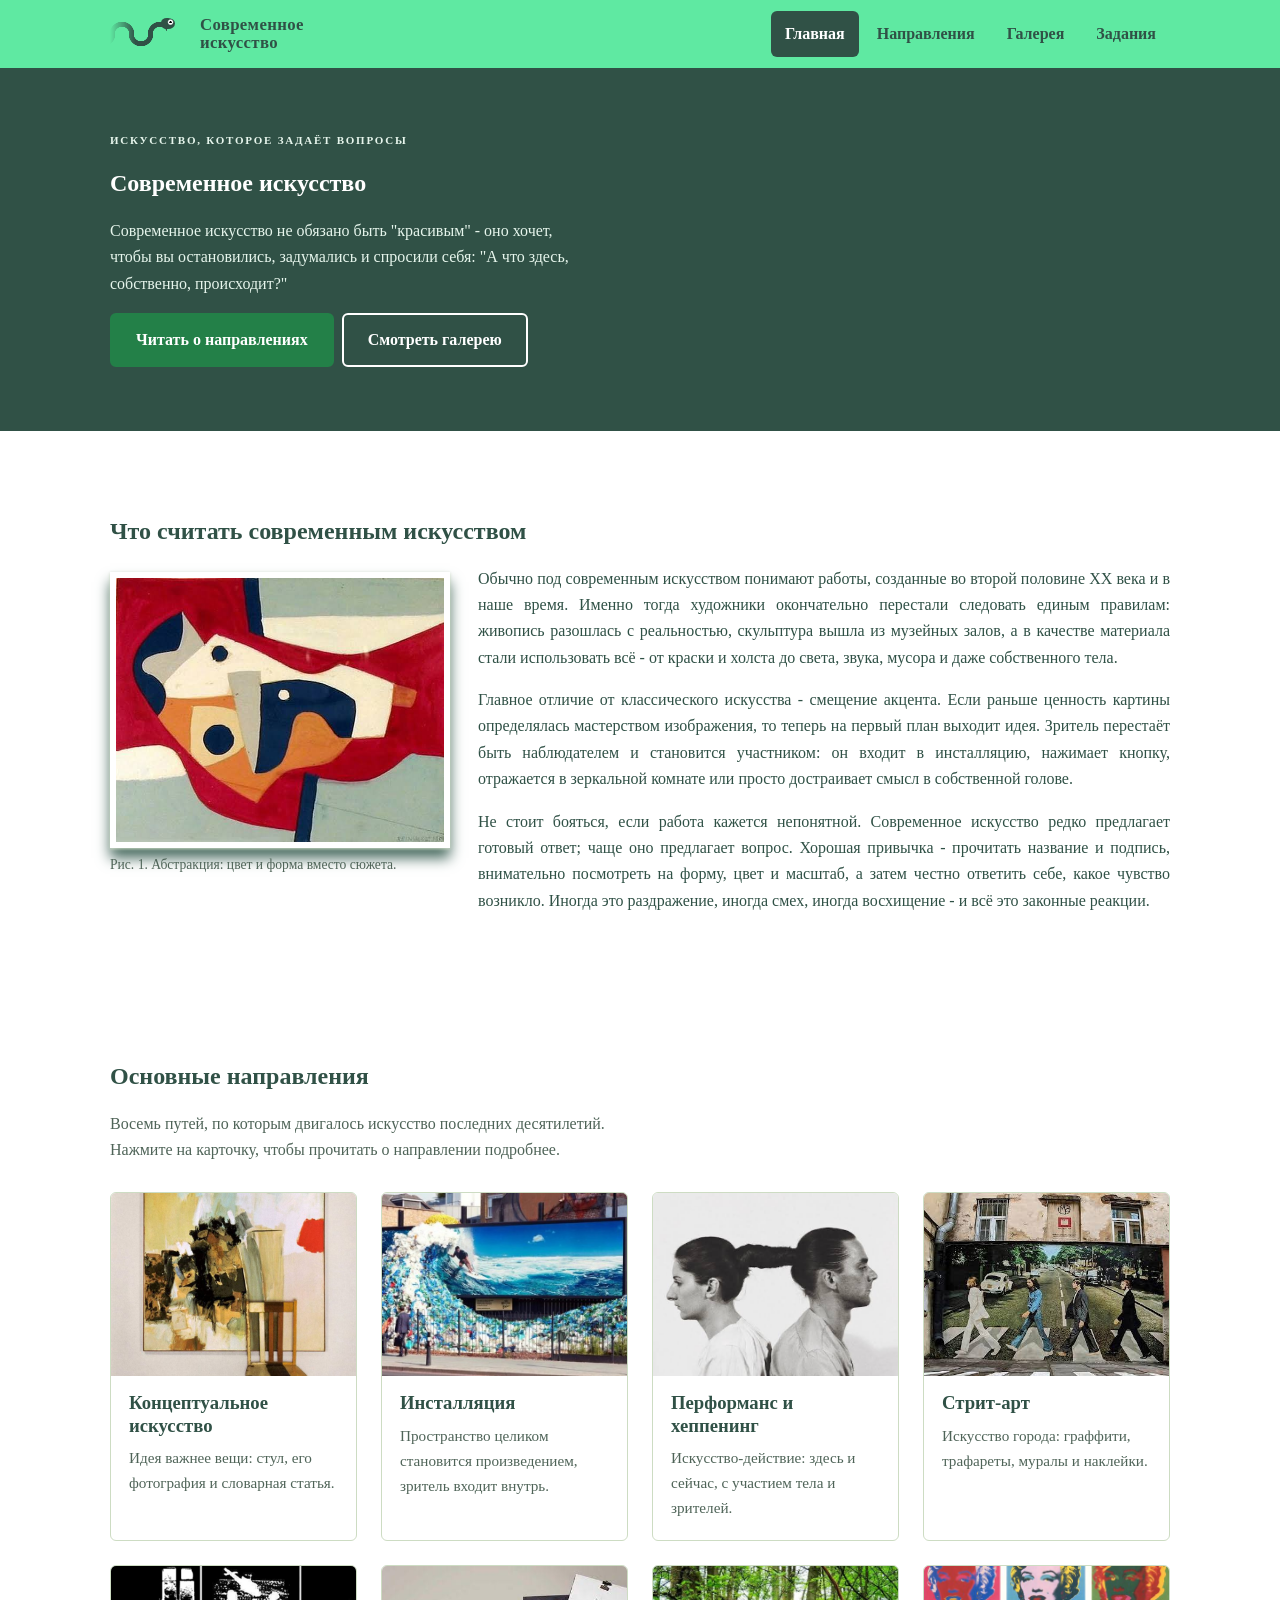
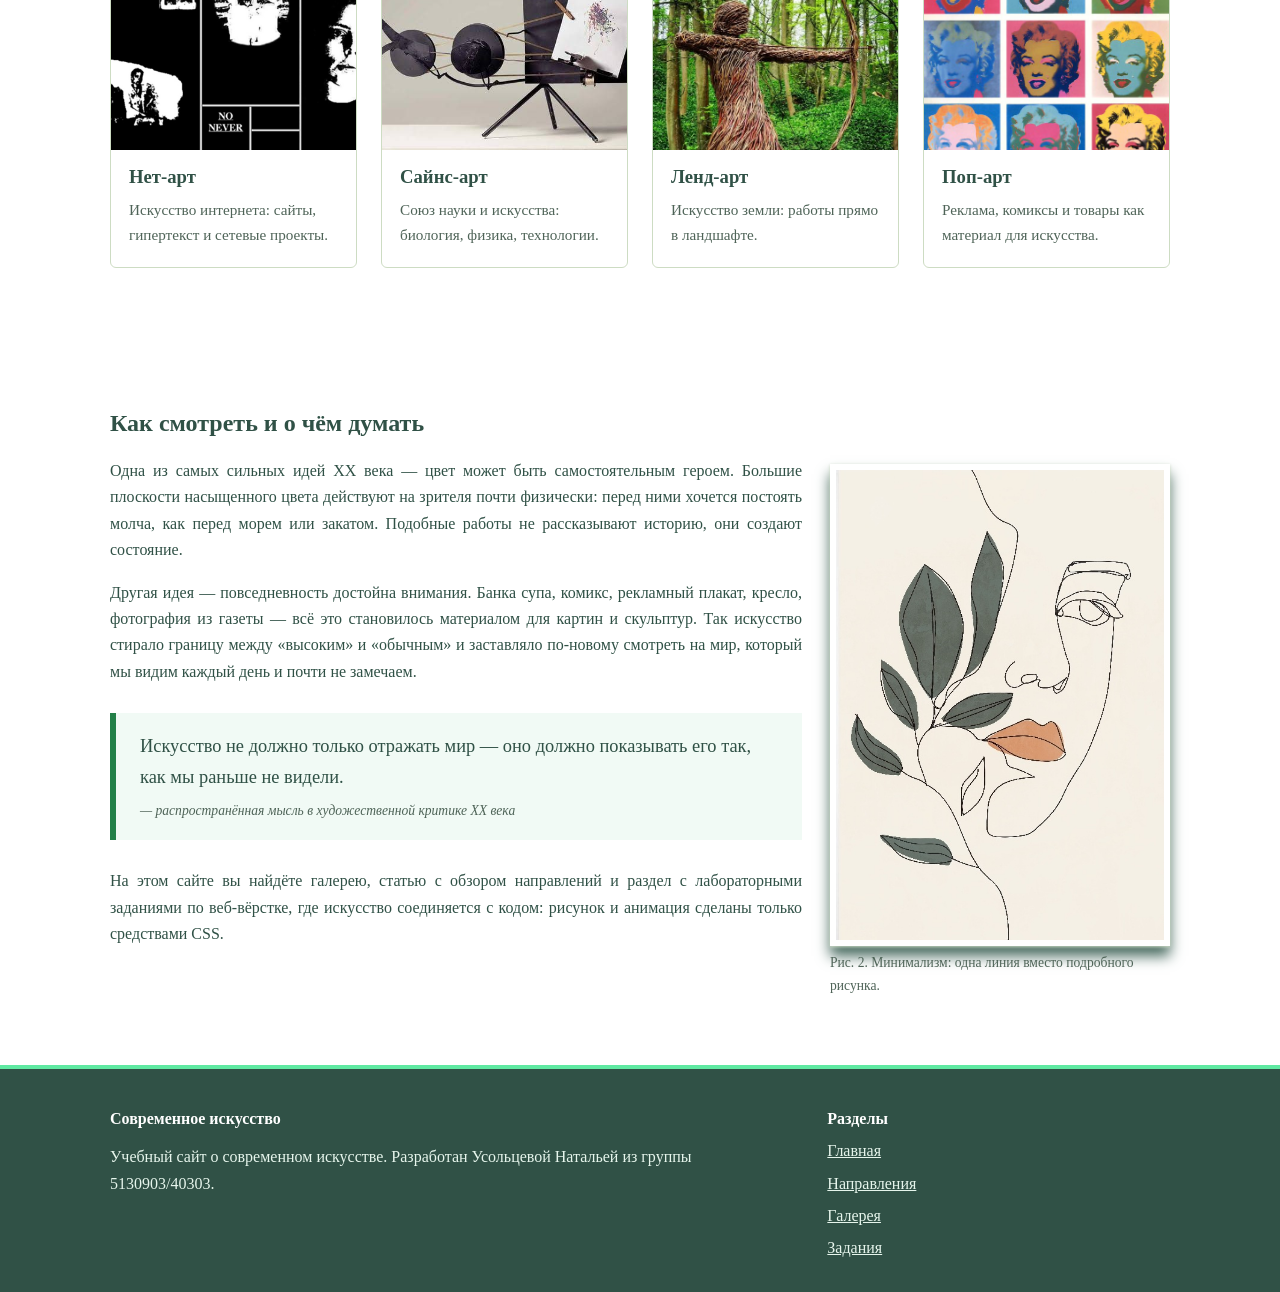
==== index.html @ 5ffe4e71 "Add files via upload" ====
<!doctype html>
<html lang="ru">
  <head>
    <meta charset="utf-8" />
    <meta name="viewport" content="width=device-width, initial-scale=1" />
    <meta
      name="description"
      content="Учебный сайт о современном искусстве: направления, галерея, задания и итоговый проект."
    />
    <title>Главная - Современное искусство</title>
    <link rel="stylesheet" href="css/style.css" />
  </head>
  <body>
    <header class="header">
      <div class="wrap header_inner">
        <a class="logo" href="index.html" aria-label="Современное искусство — на главную">
          <span class="snake" aria-hidden="true"></span>
          <span class="logo_text">Современное<br />искусство</span>
        </a>
        <nav class="nav" aria-label="Основное меню">
          <input type="checkbox" id="nav-toggle" class="nav_toggle" aria-label="Открыть меню" />
          <label for="nav-toggle" class="nav_burger" aria-hidden="true"><span></span></label>
          <ul class="nav_list">
            <li><a href="index.html" aria-current="page">Главная</a></li>
            <li><a href="pages/directions.html">Направления</a></li>
            <li><a href="pages/gallery.html">Галерея</a></li>
            <li><a href="pages/labs.html">Задания</a></li>
          </ul>
        </nav>
      </div>
    </header>
    <main>
      <section class="hero">
        <div class="wrap hero_inner">
          <div>
            <p class="hero_eyebrow">Искусство, которое задаёт вопросы</p>
            <h1>Современное искусство</h1>
            <p>
              Современное искусство не обязано быть "красивым" - оно хочет, чтобы вы остановились,
              задумались и спросили себя: "А что здесь, собственно, происходит?"
            </p>
            <p>
              <a class="btn" href="pages/directions.html">Читать о направлениях</a
              ><a class="btn btn_ghost" href="pages/gallery.html">Смотреть галерею</a>
            </p>
          </div>
        </div>
      </section>

      <section class="section" id="about">
        <div class="wrap text-flow">
          <h2>Что считать современным искусством</h2>
          <figure class="float-left">
            <img
              src="img/absraction.jpg"
              alt="Абстракция: цветные формы на красном фоне"
              width="617"
              height="497"
              loading="lazy"
            />
            <figcaption>Рис. 1. Абстракция: цвет и форма вместо сюжета.</figcaption>
          </figure>
          <p>
            Обычно под современным искусством понимают работы, созданные во второй половине XX века
            и в наше время. Именно тогда художники окончательно перестали следовать единым правилам:
            живопись разошлась с реальностью, скульптура вышла из музейных залов, а в качестве
            материала стали использовать всё - от краски и холста до света, звука, мусора и даже
            собственного тела.
          </p>
          <p>
            Главное отличие от классического искусства - смещение акцента. Если раньше ценность
            картины определялась мастерством изображения, то теперь на первый план выходит идея.
            Зритель перестаёт быть наблюдателем и становится участником: он входит в инсталляцию,
            нажимает кнопку, отражается в зеркальной комнате или просто достраивает смысл в
            собственной голове.
          </p>
          <p>
            Не стоит бояться, если работа кажется непонятной. Современное искусство редко предлагает
            готовый ответ; чаще оно предлагает вопрос. Хорошая привычка - прочитать название и
            подпись, внимательно посмотреть на форму, цвет и масштаб, а затем честно ответить себе,
            какое чувство возникло. Иногда это раздражение, иногда смех, иногда восхищение - и всё
            это законные реакции.
          </p>
        </div>
      </section>
      <section class="section section--alt">
        <div class="wrap">
          <div class="section_head">
            <h2>Основные направления</h2>
            <p>
              Восемь путей, по которым двигалось искусство последних десятилетий. Нажмите на
              карточку, чтобы прочитать о направлении подробнее.
            </p>
          </div>
          <div class="cards">
            <a class="card" href="pages/directions.html#concept">
              <img
                src="img/conception.jpg"
                alt="Стул у стены, рядом холст с коллажем"
                width="673"
                height="900"
                loading="lazy"
              />
              <div class="card_body">
                <h3>Концептуальное искусство</h3>
                <p>Идея важнее вещи: стул, его фотография и словарная статья.</p>
              </div>
            </a>
            <a class="card" href="pages/directions.html#installation">
              <img
                src="img/installation.jpg"
                alt="Рекламный щит с волной, перед ним волна из пластикового мусора"
                width="620"
                height="413"
                loading="lazy"
              />
              <div class="card_body">
                <h3>Инсталляция</h3>
                <p>Пространство целиком становится произведением, зритель входит внутрь.</p>
              </div>
            </a>
            <a class="card" href="pages/directions.html#performance">
              <img
                src="img/performance.jpg"
                alt="Двое людей стоят спиной друг к другу, их волосы связаны"
                width="723"
                height="423"
                loading="lazy"
              />
              <div class="card_body">
                <h3>Перформанс и хеппенинг</h3>
                <p>Искусство-действие: здесь и сейчас, с участием тела и зрителей.</p>
              </div>
            </a>
            <a class="card" href="pages/directions.html#street">
              <img
                src="img/street-art.jpg"
                alt="Мурал на стене дома: люди переходят дорогу по зебре"
                width="512"
                height="302"
                loading="lazy"
              />
              <div class="card_body">
                <h3>Стрит-арт</h3>
                <p>Искусство города: граффити, трафареты, муралы и наклейки.</p>
              </div>
            </a>
            <a class="card" href="pages/directions.html#netart">
              <img
                src="img/net-art.jpg"
                alt="Чёрно-белый коллаж с надписью NO NEVER"
                width="474"
                height="266"
                loading="lazy"
              />
              <div class="card_body">
                <h3>Нет-арт</h3>
                <p>Искусство интернета: сайты, гипертекст и сетевые проекты.</p>
              </div>
            </a>
            <a class="card" href="pages/directions.html#scienceart">
              <img
                src="img/science.jpg"
                alt="Механизм на штативе, рисующий на листе бумаги"
                width="500"
                height="312"
                loading="lazy"
              />
              <div class="card_body">
                <h3>Сайнс-арт</h3>
                <p>Союз науки и искусства: биология, физика, технологии.</p>
              </div>
            </a>
            <a class="card" href="pages/directions.html#landart">
              <img
                src="img/lend-art.jpg"
                alt="Скульптура лучницы из лозы среди деревьев"
                width="554"
                height="554"
                loading="lazy"
              />
              <div class="card_body">
                <h3>Ленд-арт</h3>
                <p>Искусство земли: работы прямо в ландшафте.</p>
              </div>
            </a>
            <a class="card" href="pages/directions.html#popart">
              <img
                src="img/pop-art.jpg"
                alt="Девять цветных портретов в стиле поп-арт"
                width="500"
                height="497"
                loading="lazy"
              />
              <div class="card_body">
                <h3>Поп-арт</h3>
                <p>Реклама, комиксы и товары как материал для искусства.</p>
              </div>
            </a>
          </div>
        </div>
      </section>

      <section class="section">
        <div class="wrap text-flow">
          <h2>Как смотреть и о чём думать</h2>
          <figure class="float-right">
            <img
              src="img/minimalism.jpg"
              alt="Минимализм: линейный рисунок лица с веточкой"
              width="545"
              height="781"
              loading="lazy"
            />
            <figcaption>Рис. 2. Минимализм: одна линия вместо подробного рисунка.</figcaption>
          </figure>
          <p>
            Одна из самых сильных идей XX века — цвет может быть самостоятельным героем. Большие
            плоскости насыщенного цвета действуют на зрителя почти физически: перед ними хочется
            постоять молча, как перед морем или закатом. Подобные работы не рассказывают историю,
            они создают состояние.
          </p>
          <p>
            Другая идея — повседневность достойна внимания. Банка супа, комикс, рекламный плакат,
            кресло, фотография из газеты — всё это становилось материалом для картин и скульптур.
            Так искусство стирало границу между «высоким» и «обычным» и заставляло по-новому
            смотреть на мир, который мы видим каждый день и почти не замечаем.
          </p>
          <blockquote>
            Искусство не должно только отражать мир — оно должно показывать его так, как мы раньше
            не видели.<cite>— распространённая мысль в художественной критике ХХ века</cite>
          </blockquote>
          <p>
            На этом сайте вы найдёте галерею, статью с обзором направлений и раздел с лабораторными
            заданиями по веб-вёрстке, где искусство соединяется с кодом: рисунок и анимация сделаны
            только средствами CSS.
          </p>
        </div>
      </section>
    </main>
    <footer class="footer">
      <div class="wrap">
        <div class="footer_grid">
          <div>
            <h3>Современное искусство</h3>
            <p>
              Учебный сайт о современном искусстве. Разработан Усольцевой Натальей из группы 5130903/40303.
            </p>
          </div>
          <div>
            <h3>Разделы</h3>
            <ul>
              <li><a href="../index.html">Главная</a></li>
              <li><a href="directions.html">Направления</a></li>
              <li><a href="gallery.html">Галерея</a></li>
              <li><a href="labs.html">Задания</a></li>
            </ul>
          </div>
        </div>
      </div>
    </footer>
  </body>
</html>
---- css/style.css ----
*, *::before, *::after {
  box-sizing: border-box;
}

html {
  scroll-behavior: smooth;
}

body {
  margin: 0;
  font-family: Georgia, Palatino, serif;
  line-height: 1.65;
  color: #305146;
  background: #ffffff;
}

img {
  max-width: 100%;
  height: auto;
  display: block;
}
a {
  color: #14604a;
}

.wrap {
  width: 100%;
  max-width: 1100px;
  margin: 0 auto;
  padding: 0 20px;
}
.header {
  position: sticky;
  top: 0;
  z-index: 50;
  background: #5fe9a2;
  color: #305146;
  border-bottom: 4px solid #305146;
}
.header_inner {
  display: flex;
  align-items: center;
  justify-content: space-between;
  gap: 16px;
  min-height: 68px;
}
.nav_toggle {
  position: absolute;
  opacity: 0;
  pointer-events: none;
}
.nav_burger {
  display: none;
  cursor: pointer;
  padding: 10px;
}
.nav_burger span, .nav_burger span::before, .nav_burger span::after {
  display: block;
  width: 26px;
  height: 3px;
  background: #305146;
  border-radius: 2px;
  position: relative;
  transition:
    transform 0.25s,
    opacity 0.25s;
}
.nav_burger span::before, .nav_burger span::after {
  content: "";
  position: absolute;
  left: 0;
}
.nav_burger span::before {
  top: -8px;
}
.nav_burger span::after {
  top: 8px;
}

.nav_list {
  display: flex;
  flex-wrap: nowrap;
  gap: 4px;
  list-style: none;
  margin: 0;
  padding: 0;
}
.nav_list a {
  display: block;
  padding: 10px 14px;
  border-radius: 6px;
  color: #305146;
  text-decoration: none;
  font-weight: 600;
  white-space: nowrap;
  transition:
    background 0.2s,
    color 0.2s;
}
.nav_list a:hover {
  background: #305146;
  color: #ffffff;
}
.nav_list a[aria-current="page"] {
  background: #305146;
  color: #ffffff;
}

@media (max-width: 860px) {
  .nav_burger {
    display: block;
  }
  .nav {
    position: static;
  }
  .nav_list {
    position: absolute;
    left: 0;
    right: 0;
    top: 100%;
    flex-direction: column;
    gap: 0;
    padding: 8px 20px 16px;
    background: #5fe9a2;
    border-bottom: 4px solid #305146;
    display: none;
  }
  .nav_toggle:checked ~ .nav_list {
    display: flex;
  }
  .nav_list a {
    padding: 14px 8px;
    border-bottom: 1px solid #305146;
    border-radius: 0;
  }
  .nav_toggle:checked + .nav_burger span {
    background: transparent;
  }
  .nav_toggle:checked + .nav_burger span::before {
    transform: translateY(8px) rotate(45deg);
  }
  .nav_toggle:checked + .nav_burger span::after {
    transform: translateY(-8px) rotate(-45deg);
  }
  .nav_toggle:focus-visible + .nav_burger {
    outline: 2px solid #305146;
  }
}

.hero {
  background: #305146;
  color: #fff;
}
.hero_inner {
  display: grid;
  grid-template-columns: 1fr;
  align-items: center;
  gap: 32px;
  padding-top: 48px;
  padding-bottom: 48px;
}
.hero_eyebrow {
  text-transform: uppercase;
  letter-spacing: 0.16em;
  font-size: 11px;
  font-weight: 700;
  margin-bottom: 12px;
}
.hero p {
  color: #e6f5ec;
  max-width: 60ch;
}
.btn {
  display: inline-block;
  padding: 12px 24px;
  background: #238048;
  color: #fff;
  text-decoration: none;
  font-weight: 700;
  border-radius: 6px;
  border: 2px solid #238048;
  transition:
    background 0.2s,
    color 0.2s;
}
.btn:hover {
  background: transparent;
  color: #238048;
}
.btn_ghost {
  background: transparent;
  color: #ffffff;
  border-color: #ffffff;
  margin-left: 8px;
}
.btn_ghost:hover {
  background: #ffffff;
  color: #305146;
}
@media (max-width: 760px) {
  .hero_inner {
    grid-template-columns: 1fr;
    padding-top: 32px;
    padding-bottom: 40px;
  }
  .hero img {
    box-shadow: 6px 6px 0 #238048;
  }
  .btn_ghost {
    margin: 8px 0 0;
  }
}
.section {
  padding: 56px 0;
}

.text-flow {
  display: flow-root;
}
.text-flow p {
  text-align: justify;
  hyphens: auto;
}
.text-flow figure {
  margin: 0 0 12px;
}
.float-left {
  float: left;
  width: 42%;
  max-width: 340px;
  margin: 6px 28px 12px 0 !important;
}
.float-right {
  float: right;
  width: 42%;
  max-width: 340px;
  margin: 6px 0 12px 28px !important;
}
.text-flow figcaption {
  font-size: 0.85rem;
  color: #4f6458;
  padding-top: 6px;
}
.text-flow figure img {
  width: 100%;
  border: 6px solid #fff;
  box-shadow:  0 1px 3px #cedcc6, 
               0 10px 13px #46695e;
}
@media (max-width: 600px) {
  .float-left,
  .float-right {
    float: none;
    width: 100%;
    max-width: none;
    margin: 0 0 16px !important;
  }
  .text-flow p {
    text-align: left;
  }
}
.task {
  background: #fff;
  border: 1px solid #cddcc3;
  border-radius: 6px;
  padding: 24px;
  margin-bottom: 28px;
}
.task_demo {
  display: flex;
  flex-wrap: wrap;
  gap: 32px;
  align-items: flex-start;
}

.logo {
  display: flex;
  align-items: center;
  gap: 12px;
  color: #305146;
  text-decoration: none;
  flex-shrink: 0;
}
.logo_text {
  font-size: 1.05rem;
  font-weight: 700;
  line-height: 1.1;
  letter-spacing: 0.02em;
}
.snake {
  position: relative;
  display: block;
  width: 78px;
  height: 24px;
}
.snake::before {
  content: "";
  position: absolute;
  left: 0;
  top: 0;
  width: 57px;
  height: 24px;
  background:
    radial-gradient(
        circle at 12px 12px,
        transparent 0 7px,
        #305146 7.5px 9px,
        #305146 10.3px 12px,
        transparent 12.5px
      )
      0 0 / 38px 12px repeat-x,
    radial-gradient(
        circle at 12px 0,
        transparent 0 7px,
        #305146 7.5px 9px,
        #305146 10.3px 12px,
        transparent 12.5px
      )
      19px 12px / 38px 12px repeat-x;
  -webkit-mask-image: linear-gradient(to right, transparent 0, #000000 45%);
  mask-image: linear-gradient(to right, transparent 0, #000000 45%);
  animation: snake-move 1.6s linear infinite;
}
.snake::after {
  content: "";
  position: absolute;
  left: 51px;
  top: -4px;
  width: 14px;
  height: 11px;
  border-radius: 50% 60% 60% 50%;
  background:
    radial-gradient(circle at 68% 38%, #000000 0 1px, #ffffff 1.3px 2px, transparent 3.2px),
    #305146;
  animation: snake-head 1.6s linear infinite;
}
@keyframes snake-move {
  from {
    background-position:
      38px 0,
      57px 12px;
  }
  to {
    background-position:
      0 0,
      19px 12px;
  }
}
@keyframes snake-head {
  0% {
    transform: translateY(6.9px) rotate(55deg);
    box-shadow: 7px 0 0 -5px #d33a2c;
  }
  4.2% {
    transform: translateY(13.3px) rotate(55deg);
    box-shadow: 7px 0 0 -5px #d33a2c;
  }
  8.3% {
    transform: translateY(17.4px) rotate(55deg);
    box-shadow: 7px 0 0 -5px #d33a2c;
  }
  12.5% {
    transform: translateY(19.2px) rotate(41.1deg);
    box-shadow: 7px 0 0 -5px #d33a2c;
  }
  16.7% {
    transform: translateY(20.3px) rotate(29.4deg);
    box-shadow: 12px 0 0 -5px #d33a2c;
  }
  20.8% {
    transform: translateY(21px) rotate(18.9deg);
    box-shadow: 12px 0 0 -5px #d33a2c;
  }
  25% {
    transform: translateY(21.4px) rotate(9.1deg);
    box-shadow: 7px 0 0 -5px #d33a2c;
  }
  29.2% {
    transform: translateY(21.5px) rotate(-0.5deg);
    box-shadow: 7px 0 0 -5px #d33a2c;
  }
  33.3% {
    transform: translateY(21.4px) rotate(-10.1deg);
    box-shadow: 7px 0 0 -5px #d33a2c;
  }
  37.5% {
    transform: translateY(20.9px) rotate(-20deg);
    box-shadow: 7px 0 0 -5px #d33a2c;
  }
  41.7% {
    transform: translateY(20.2px) rotate(-30.6deg);
    box-shadow: 12px 0 0 -5px #d33a2c;
  }
  45.8% {
    transform: translateY(19px) rotate(-42.5deg);
    box-shadow: 12px 0 0 -5px #d33a2c;
  }
  50% {
    transform: translateY(17.1px) rotate(-55deg);
    box-shadow: 7px 0 0 -5px #d33a2c;
  }
  54.2% {
    transform: translateY(10.7px) rotate(-55deg);
    box-shadow: 7px 0 0 -5px #d33a2c;
  }
  58.3% {
    transform: translateY(6.6px) rotate(-55deg);
    box-shadow: 7px 0 0 -5px #d33a2c;
  }
  62.5% {
    transform: translateY(4.8px) rotate(-41.1deg);
    box-shadow: 7px 0 0 -5px #d33a2c;
  }
  66.7% {
    transform: translateY(3.7px) rotate(-29.4deg);
    box-shadow: 12px 0 0 -5px #d33a2c;
  }
  70.8% {
    transform: translateY(3px) rotate(-18.9deg);
    box-shadow: 12px 0 0 -5px #d33a2c;
  }
  75% {
    transform: translateY(2.6px) rotate(-9.1deg);
    box-shadow: 7px 0 0 -5px #d33a2c;
  }
  79.2% {
    transform: translateY(2.5px) rotate(0.5deg);
    box-shadow: 7px 0 0 -5px #d33a2c;
  }
  83.3% {
    transform: translateY(2.6px) rotate(10.1deg);
    box-shadow: 7px 0 0 -5px #d33a2c;
  }
  87.5% {
    transform: translateY(3.1px) rotate(20deg);
    box-shadow: 7px 0 0 -5px #d33a2c;
  }
  91.7% {
    transform: translateY(3.8px) rotate(30.6deg);
    box-shadow: 12px 0 0 -5px #d33a2c;
  }
  95.8% {
    transform: translateY(5px) rotate(42.5deg);
    box-shadow: 12px 0 0 -5px #d33a2c;
  }
  100% {
    transform: translateY(6.9px) rotate(55deg);
    box-shadow: 7px 0 0 -5px #d33a2c;
  }
}
@media (prefers-reduced-motion: reduce) {
  .snake::before,
  .snake::after {
    animation: none;
  }
}
@media (max-width: 380px) {
  .snake {
    zoom: 0.8;
  }
}

body {
  min-height: 100vh;
  display: flex;
  flex-direction: column;
}
main {
  flex: 1 0 auto;
}
h1, h2, h3 {
  line-height: 1.2;
}
.text-flow h2 {
  clear: both;
  padding-top: 0.4em;
}

.section_alt {
  background: #f1faf5;
  border-top: 1px solid #cddcc3;
  border-bottom: 1px solid #cddcc3;
}
.section_head {
  max-width: 62ch;
  margin-bottom: 28px;
}
.section_head p {
  color: #4f6458;
}

.cards {
  display: grid;
  grid-template-columns: repeat(auto-fit, minmax(240px, 1fr));
  gap: 24px;
}
.card {
  background: #ffffff;
  border: 1px solid #cddcc3;
  border-radius: 6px;
  overflow: hidden;
  display: flex;
  flex-direction: column;
  transition:
    transform 0.2s,
    box-shadow 0.2s;
}
.card:hover {
  transform: translateY(-4px);
  box-shadow:  0 1px 3px #cedcc6, 
               0 10px 13px #46695e;
}
.card img {
  width: 100%;
  aspect-ratio: 4 / 3;
  object-fit: cover;
}
.card_body {
  padding: 16px 18px 20px;
}
.card_body h3 {
  margin: 0 0 8px;
}
.card_body p {
  margin: 0;
  color: #4f6458;
  font-size: 0.95rem;
}

blockquote {
  display: flow-root;
  margin: 28px 0;
  padding: 18px 24px;
  border-left: 6px solid #238048;
  background: #f1faf5;
  font-size: 1.15rem;
}
blockquote cite {
  display: block;
  margin-top: 8px;
  font-size: 0.85rem;
  color: #4f6458;
}
.list-check {
  padding-left: 1.2em;
}
.list-check li {
  margin-bottom: 0.4em;
}

.page-title {
  background: #305146;
  padding: 36px 0 28px;
  color: #ffffff;
}
.page-title h1 {
  margin: 0 0 6px;
}
.page-title p {
  margin: 0;
  max-width: 60ch;
}
.crumbs {
  font-size: 0.85rem;
  margin-bottom: 10px;
}
.crumbs a {
  color: #ffffff;
}

.gallery {
  display: grid;
  grid-template-columns: repeat(auto-fill, minmax(260px, 1fr));
  gap: 20px;
}
.gallery figure {
  margin: 0;
  background: #ffffff;
  border: 1px solid #cddcc3;
  border-radius: 6px;
  overflow: hidden;
}
.gallery img {
  width: 100%;
  aspect-ratio: 4 / 3;
  object-fit: cover;
  transition: transform 0.35s;
}
.gallery figure:hover img {
  transform: scale(1.06);
}
.gallery .frame {
  overflow: hidden;
}
.gallery figcaption {
  padding: 10px 14px;
  font-size: 0.9rem;
}
.gallery figcaption b {
  display: block;
  font-size: 1rem;
}

.footer {
  background: #305146;
  color: #e6f5ec;
  border-top: 4px solid #5fe9a2;
  padding: 40px 0 24px;
  margin-top: auto;
}
.footer_grid {
  display: grid;
  grid-template-columns: 2fr 1fr;
  gap: 32px;
}
.footer h3 {
  color:#ffffff;
  font-size: 1rem;
  margin: 0 0 10px;
}
.footer ul {
  list-style: none;
  margin: 0;
  padding: 0;
}
.footer li {
  margin-bottom: 6px;
}
.footer a {
  color: #e6f5ec;
}
.footer a:hover {
  color: #70c192;
}
@media (max-width: 700px) {
  .footer_grid {
    grid-template-columns: 1fr;
    gap: 20px;
  }
}
h2[id] {
  scroll-margin-top: 90px;
}

a.card {
  text-decoration: none;
  color: #305146;
}
a.card h3, a.card p {
  text-decoration: none;
}
a.card:hover h3 {
  color: #14604a;
}
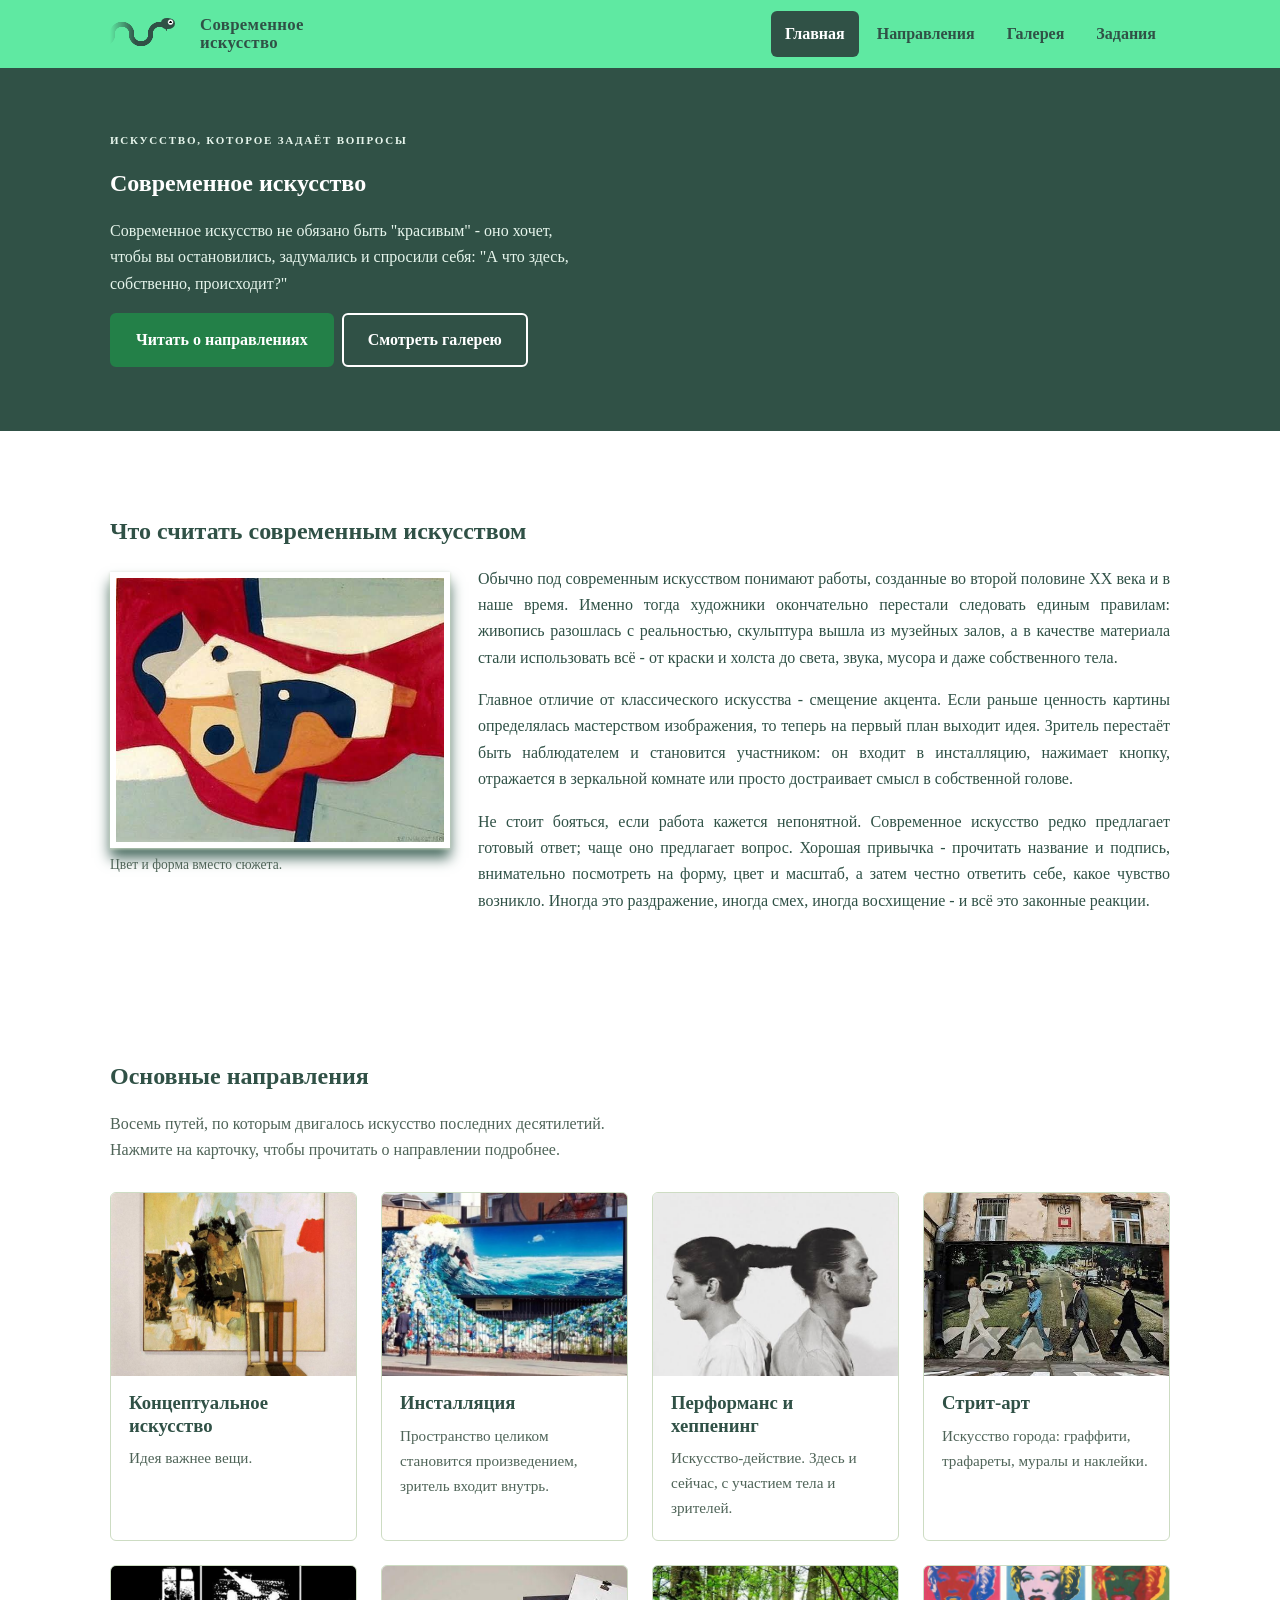
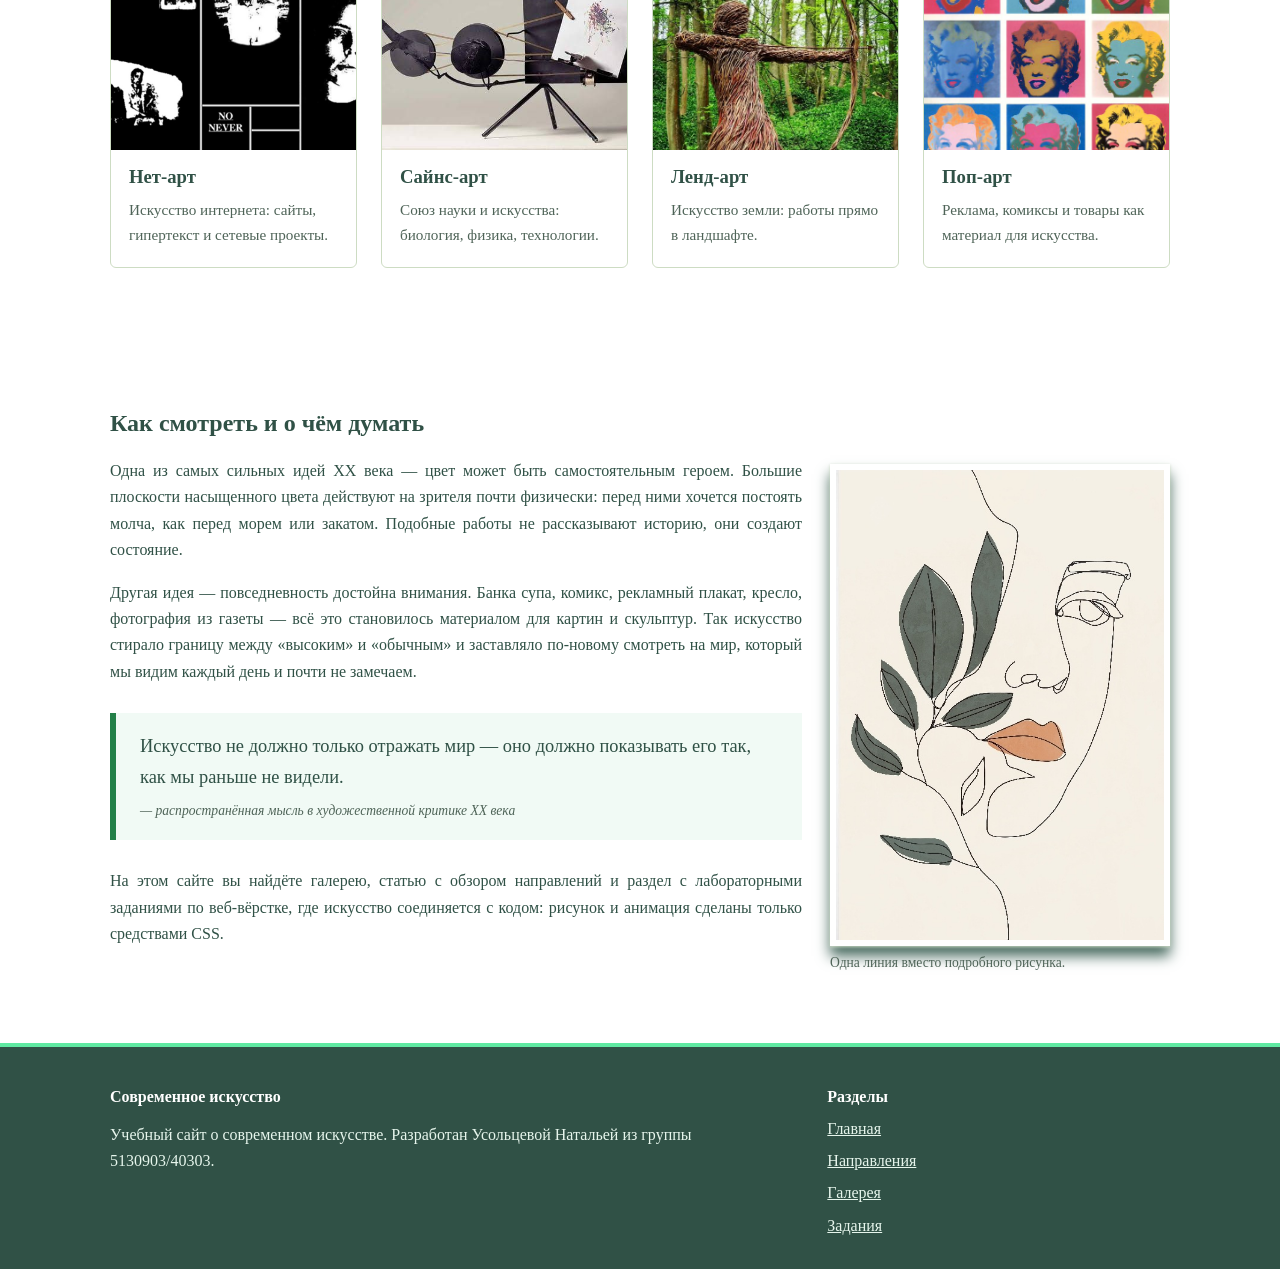
==== commit 82cb7e53: "Update index.html" ====
--- a/index.html
+++ b/index.html
@@ -58,7 +58,7 @@
               height="497"
               loading="lazy"
             />
-            <figcaption>Рис. 1. Абстракция: цвет и форма вместо сюжета.</figcaption>
+            <figcaption>Цвет и форма вместо сюжета.</figcaption>
           </figure>
           <p>
             Обычно под современным искусством понимают работы, созданные во второй половине XX века
@@ -96,14 +96,14 @@
             <a class="card" href="pages/directions.html#concept">
               <img
                 src="img/conception.jpg"
-                alt="Стул у стены, рядом холст с коллажем"
+                alt="Стул у стены, рядом абстрактное произведение"
                 width="673"
                 height="900"
                 loading="lazy"
               />
               <div class="card_body">
                 <h3>Концептуальное искусство</h3>
-                <p>Идея важнее вещи: стул, его фотография и словарная статья.</p>
+                <p>Идея важнее вещи.</p>
               </div>
             </a>
             <a class="card" href="pages/directions.html#installation">
@@ -129,7 +129,7 @@
               />
               <div class="card_body">
                 <h3>Перформанс и хеппенинг</h3>
-                <p>Искусство-действие: здесь и сейчас, с участием тела и зрителей.</p>
+                <p>Искусство-действие. Здесь и сейчас, с участием тела и зрителей.</p>
               </div>
             </a>
             <a class="card" href="pages/directions.html#street">
@@ -212,7 +212,7 @@
               height="781"
               loading="lazy"
             />
-            <figcaption>Рис. 2. Минимализм: одна линия вместо подробного рисунка.</figcaption>
+            <figcaption>Одна линия вместо подробного рисунка.</figcaption>
           </figure>
           <p>
             Одна из самых сильных идей XX века — цвет может быть самостоятельным героем. Большие
@@ -250,10 +250,10 @@
           <div>
             <h3>Разделы</h3>
             <ul>
-              <li><a href="../index.html">Главная</a></li>
-              <li><a href="directions.html">Направления</a></li>
-              <li><a href="gallery.html">Галерея</a></li>
-              <li><a href="labs.html">Задания</a></li>
+              <li><a href="index.html">Главная</a></li>
+              <li><a href="pages/directions.html">Направления</a></li>
+              <li><a href="pages/gallery.html">Галерея</a></li>
+              <li><a href="pages/labs.html">Задания</a></li>
             </ul>
           </div>
         </div>
